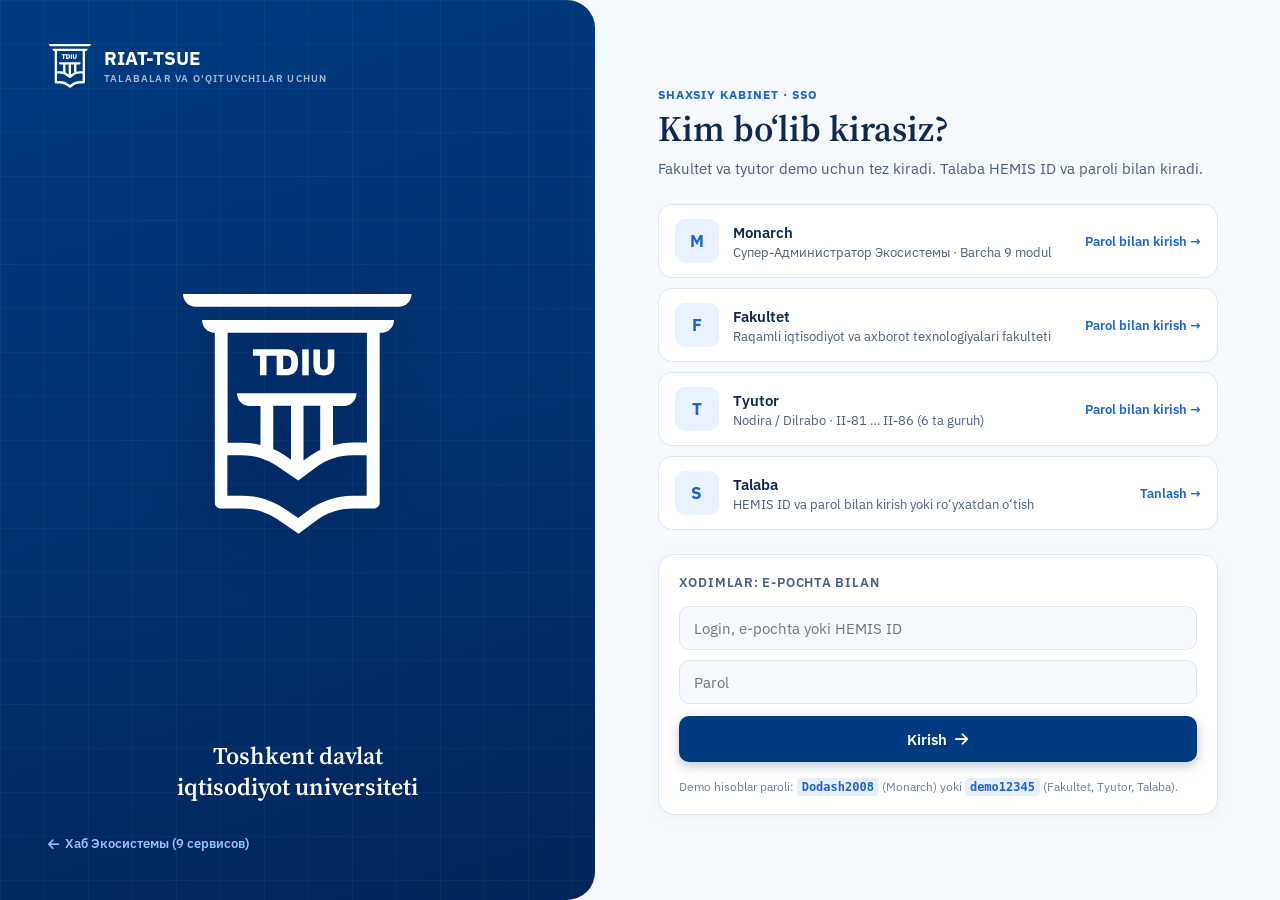
==== auth.html @ 77e6cce2 "feat(ecosystem): integrate RIAT-Univerlife with interactive EduPage schedule, auth SSO and module li" ====
<!DOCTYPE html>
<html lang="ru">
<head>
  <meta charset="UTF-8">
  <meta name="viewport" content="width=device-width, initial-scale=1, viewport-fit=cover">
  <title>RIAT-TSUE Identity · Авторизация и регистрация</title>
  <link rel="icon" href="/assets/images/faculty_logo.png">
  <link rel="preconnect" href="https://fonts.googleapis.com">
  <link rel="preconnect" href="https://fonts.gstatic.com" crossorigin>
  <link rel="stylesheet" href="https://fonts.googleapis.com/css2?family=IBM+Plex+Sans:wght@400;500;600;700&family=Source+Serif+4:opsz,wght@8..60,600&family=Outfit:wght@400;500;600;700;800&display=swap">
  <link rel="stylesheet" href="https://cdnjs.cloudflare.com/ajax/libs/font-awesome/6.5.1/css/all.min.css">
  <style>
    :root {
      --ink: #003B81;
      --ink-deep: #00255A;
      --accent: #1A66D1;
      --accent-soft: #EAF2FF;
      --text: #0E2A52;
      --muted: #4A5E7E;
      --faint: #6B7F9E;
      --line: #DCE5F2;
      --line-soft: #E9EFF8;
      --sunken: #F3F7FD;
      --page: #F6F9FD;
      --ok: #1E8A5F;
      --ok-bg: #E8F6EF;
      --warn: #9A6A12;
      --warn-bg: #FFF4DC;
      --bad: #B3402F;
      --bad-bg: #FDECE8;
      --ease: cubic-bezier(.2,.7,.2,1);
      --sans: "IBM Plex Sans", system-ui, -apple-system, "Segoe UI", Roboto, sans-serif;
      --serif: "Source Serif 4", Georgia, serif;
    }

    * { box-sizing: border-box; margin: 0; padding: 0; }
    body {
      margin: 0;
      font: 15px/1.6 var(--sans);
      color: var(--text);
      background: var(--page);
      -webkit-font-smoothing: antialiased;
      min-height: 100vh;
    }

    .login {
      min-height: 100vh;
      display: grid;
      grid-template-columns: minmax(0, 1fr) minmax(0, 1.15fr);
    }

    /* ── EXACT TELEGRAM DEMO STORY BLUEPRINT PANEL ── */
    .story {
      position: relative;
      overflow: hidden;
      color: #fff;
      padding: 44px 48px;
      display: flex;
      flex-direction: column;
      gap: 22px;
      border-radius: 0 28px 28px 0;
      background: 
        linear-gradient(rgba(255,255,255,.04) 1px, transparent 1px) 0 0/44px 44px,
        linear-gradient(90deg, rgba(255,255,255,.04) 1px, transparent 1px) 0 0/44px 44px,
        linear-gradient(165deg, #003B81, #00306E 55%, #00255A);
      animation: gridDrift 28s linear infinite;
    }
    @keyframes gridDrift {
      from { background-position: 0 0, 0 0, 0 0; }
      to { background-position: 44px 44px, 44px 44px, 0 0; }
    }

    .story > * { position: relative; z-index: 1; }

    .brand {
      display: flex;
      align-items: center;
      gap: 12px;
      font-weight: 700;
      letter-spacing: -.01em;
    }
    .brand .logo {
      width: 44px;
      height: 44px;
      display: inline-block;
      flex-shrink: 0;
    }
    .brand .logo svg {
      width: 100%;
      height: 100%;
      display: block;
    }
    .brand > span:last-child {
      display: flex;
      flex-direction: column;
      line-height: 1.15;
      font-size: 19px;
    }
    .brand small {
      font-size: 10px;
      font-weight: 600;
      letter-spacing: .12em;
      opacity: .65;
      text-transform: uppercase;
      margin-top: 3px;
    }

    /* ── EXACT EMBLEM ANIMATION (DRAW, FILL, FLOAT, EXPANDING RINGS) ── */
    .emblem {
      flex: 1;
      position: relative;
      display: grid;
      place-items: center;
      min-height: 260px;
    }
    .emb {
      width: clamp(140px, 48%, 230px);
      animation: floatY 7s ease-in-out 2.4s infinite;
    }
    .emb svg {
      width: 100%;
      height: auto;
      display: block;
      overflow: visible;
      filter: drop-shadow(0 12px 30px rgba(0, 20, 60, .45));
    }
    .emb path {
      fill: transparent;
      stroke: #fff;
      stroke-width: 1.5;
      stroke-dasharray: 1;
      stroke-dashoffset: 1;
      animation: draw 1.5s ease-in-out .3s forwards, fillIn .6s ease-out 1.6s forwards;
    }
    .ring {
      position: absolute;
      left: 50%;
      top: 50%;
      width: clamp(240px, 70%, 420px);
      aspect-ratio: 1;
      border: 1px solid rgba(255, 255, 255, .2);
      border-radius: 50%;
      opacity: 0;
      animation: ringOut 6s ease-out infinite;
    }
    .r2 { animation-delay: 2s; }
    .r3 { animation-delay: 4s; }

    @keyframes draw { to { stroke-dashoffset: 0; } }
    @keyframes fillIn { to { fill: #fff; stroke-opacity: 0; } }
    @keyframes floatY { 0%, 100% { transform: translateY(0); } 50% { transform: translateY(-10px); } }
    @keyframes ringOut {
      0% { transform: translate(-50%, -50%) scale(.55); opacity: .55; }
      100% { transform: translate(-50%, -50%) scale(1.5); opacity: 0; }
    }
    @keyframes fade { from { opacity: 0; } to { opacity: 1; } }
    @keyframes up { from { opacity: 0; transform: translateY(12px); } to { opacity: 1; transform: translateY(0); } }

    .uni {
      text-align: center;
      font: 600 clamp(18px, 1vw + 12px, 24px)/1.3 var(--serif);
      color: #fff;
      opacity: 0;
      animation: fade .8s ease 1.9s forwards;
    }

    .story-link-back {
      color: #93c5fd;
      text-decoration: none;
      font-size: 13px;
      font-weight: 600;
      display: inline-flex;
      align-items: center;
      gap: 6px;
      margin-top: 10px;
      transition: color .2s;
    }
    .story-link-back:hover { color: #ffffff; }

    /* ── RIGHT PANEL: KIM BO'LIB KIRASIZ? ── */
    .pick {
      padding: 44px 40px;
      display: flex;
      flex-direction: column;
      justify-content: center;
      gap: 18px;
      max-width: 640px;
      width: 100%;
      margin: 0 auto;
      animation: up .5s var(--ease) both;
    }
    .pick .eyebrow {
      font-size: 12px;
      font-weight: 700;
      letter-spacing: .08em;
      text-transform: uppercase;
      color: var(--accent);
      margin-bottom: 4px;
    }
    .pick h2 {
      margin: 0;
      font-size: clamp(28px, 1.4vw + 20px, 36px);
      font-weight: 600;
      line-height: 1.15;
      font-family: var(--serif);
      color: var(--text);
    }
    .pick p.muted {
      margin: 8px 0 0;
      color: var(--muted);
      font-size: 14.5px;
    }

    .rolecards {
      display: grid;
      gap: 10px;
      margin: 6px 0;
    }
    .rolecard {
      display: flex;
      align-items: center;
      gap: 14px;
      padding: 14px 16px;
      border: 1.5px solid var(--line);
      border-radius: 14px;
      background: #fff;
      text-align: left;
      width: 100%;
      cursor: pointer;
      font-family: inherit;
      color: var(--text);
      transition: border-color .2s, transform .18s var(--ease), background-color .2s;
    }
    .rolecard:hover {
      border-color: var(--accent);
      background: var(--accent-soft);
      transform: translateY(-1px);
    }
    .rolecard:active { transform: scale(.985); }

    .rc-ic {
      width: 44px;
      height: 44px;
      border-radius: 10px;
      background: var(--accent-soft);
      color: var(--accent);
      display: flex;
      align-items: center;
      justify-content: center;
      font-weight: 700;
      font-size: 17px;
      flex-shrink: 0;
    }
    .rc-t {
      flex: 1;
      min-width: 0;
      display: flex;
      flex-direction: column;
    }
    .rc-t b { font-size: 15px; font-weight: 600; color: var(--text); }
    .rc-t span { font-size: 12.5px; color: var(--muted); margin-top: 2px; }
    .rc-go {
      font-size: 13px;
      font-weight: 600;
      color: var(--accent);
      white-space: nowrap;
    }

    /* Form Container */
    .formbox {
      padding: 18px 20px;
      border: 1.5px solid var(--line);
      border-radius: 16px;
      background: #fff;
      display: grid;
      gap: 12px;
      box-shadow: 0 4px 14px rgba(0, 34, 77, 0.04);
    }
    .formbox .lbl {
      font-size: 13px;
      font-weight: 600;
      color: var(--muted);
      text-transform: uppercase;
      letter-spacing: .06em;
    }
    .formbox input {
      width: 100%;
      height: 44px;
      padding: 0 14px;
      border: 1.5px solid var(--line);
      border-radius: 10px;
      font-family: inherit;
      font-size: 14.5px;
      color: var(--text);
      background: var(--page);
      outline: none;
      transition: all .2s;
    }
    .formbox input:focus {
      border-color: var(--accent);
      background: #fff;
      box-shadow: 0 0 0 3px rgba(26, 102, 209, .15);
    }
    .btn-submit {
      width: 100%;
      height: 46px;
      background: var(--ink);
      color: #fff;
      border: none;
      border-radius: 10px;
      font-family: inherit;
      font-size: 15px;
      font-weight: 600;
      cursor: pointer;
      display: flex;
      align-items: center;
      justify-content: center;
      gap: 8px;
      transition: all .2s var(--ease);
      box-shadow: 0 4px 12px rgba(0, 37, 90, .25);
    }
    .btn-submit:hover {
      background: var(--ink-deep);
      transform: translateY(-1px);
      box-shadow: 0 6px 16px rgba(0, 37, 90, .35);
    }

    .alert {
      padding: 10px 14px;
      border-radius: 8px;
      font-size: 13px;
      display: none;
    }
    .alert-err { background: var(--bad-bg); color: var(--bad); border: 1px solid var(--bad); }
    .alert-ok { background: var(--ok-bg); color: var(--ok); border: 1px solid var(--ok); }

    .footnotes {
      font-size: 12px;
      color: var(--faint);
      line-height: 1.5;
      margin-top: 4px;
    }
    .footnotes code {
      background: var(--line-soft);
      padding: 2px 5px;
      border-radius: 4px;
      color: var(--accent);
      font-weight: 600;
    }

    @media (max-width: 980px) {
      .login { grid-template-columns: 1fr; }
      .story { border-radius: 0 0 24px 24px; padding: 30px 24px; gap: 14px; }
      .emblem { min-height: 180px; }
      .emb { width: 120px; }
      .ring { width: 230px; }
      .uni { font-size: 17px; }
      .pick { padding: 28px 20px; }
    }
  </style>
</head>
<body>

  <div class="login">
    
    <!-- LEFT STORY BLUEPRINT PANEL -->
    <aside class="story">
      <div class="brand">
        <span class="logo">
          <svg role="img" aria-label="TDIU logotipi" viewBox="0 0 118 123" fill="none" xmlns="http://www.w3.org/2000/svg">
            <path d="M0 0C0 3.63348 2.94446 6.59409 6.55811 6.59409H110.685C114.298 6.59409 117.243 3.63348 117.243 0H0Z" fill="white"/>
            <path d="M9.77023 13.3228C9.77023 16.9562 12.7147 19.9168 16.3283 19.9168V104.429V106.986C16.3283 108.735 17.6667 110.081 19.4066 110.081H30.3814C36.9395 110.081 43.23 112.1 48.5835 115.733L59.2906 123L67.7225 116.675C73.3437 112.369 80.3034 110.081 87.263 110.081H97.8363C99.5762 110.081 100.915 108.735 100.915 106.986V104.429V19.9168H101.718C105.331 19.9168 108.276 16.9562 108.276 13.3228H9.77023ZM63.7073 111.427L59.023 114.926L52.1972 110.216C45.7729 105.775 38.1441 103.487 30.2476 103.487H22.7526V82.7626H30.2476C36.8057 82.7626 43.0961 84.7812 48.4497 88.4147L59.1568 95.6816L67.5887 89.3567C73.2099 85.0503 80.1695 82.7626 87.1292 82.7626H94.2226V103.487H87.1292C78.8311 103.487 70.5331 106.313 63.7073 111.427ZM55.4093 57.3282V85.0503L52.331 82.8971C50.4573 81.5514 48.4497 80.4748 46.3083 79.5328V57.3282H55.4093ZM61.9674 57.3282H70.3993V80.0426L71.2023 79.6674C68.5255 80.8786 66.1164 82.3589 63.7073 84.1083L61.8336 85.454V57.3282H61.9674ZM94.3565 76.1685H87.263C83.7832 76.1685 80.3034 76.7068 76.9574 77.6488V57.4628H82.4448C86.0584 57.4628 89.0029 54.5022 89.0029 50.8687H27.7047C27.7047 54.5022 30.6491 57.4628 34.2628 57.4628H39.7502V77.5142C36.6719 76.7068 33.5936 76.3031 30.3814 76.3031H22.8865V19.9168H94.3565V76.1685Z" fill="white"/>
            <path d="M39.4825 41.7177H42.8285V31.6247H48.0482V41.7177H52.7325C54.7401 41.7177 56.3462 41.1794 57.4169 40.1028C58.4876 39.0263 59.023 37.4114 59.023 35.3928V34.5853C59.023 32.7013 58.4876 31.0864 57.4169 30.0098C56.3462 28.9333 54.7401 28.395 52.7325 28.395H48.4497H48.0482H35.8688V31.6247H39.4825V41.7177V41.7177ZM51.3942 31.6247H52.5987C53.6694 31.6247 54.3386 31.8939 54.874 32.2976C55.2755 32.7013 55.5432 33.5088 55.5432 34.5853V35.3928C55.5432 36.6039 55.2755 37.4114 54.874 37.8151C54.4725 38.2188 53.6694 38.488 52.5987 38.488H51.3942V31.6247Z" fill="white"/>
            <path d="M64.5104 28.395H61.1644V41.7177H64.5104V28.395Z" fill="white"/>
            <path d="M68.124 40.372C68.6594 40.9103 69.1947 41.1794 69.8639 41.4486C70.5331 41.7177 71.3362 41.8523 72.1392 41.8523C72.9422 41.8523 73.7452 41.7177 74.4144 41.4486C75.0836 41.1794 75.619 40.7757 76.1544 40.372C76.6897 39.8337 76.9574 39.2954 77.2251 38.6225C77.4927 37.9497 77.6266 37.1422 77.6266 36.3348V28.5295H74.2806V36.3348C74.2806 37.2768 74.1468 37.9497 73.7452 38.2188C73.3437 38.6225 72.9422 38.7571 72.273 38.7571C71.6038 38.7571 71.0685 38.6225 70.8008 38.2188C70.3993 37.8151 70.2654 37.1422 70.2654 36.3348V28.5295H66.9195V36.3348C66.9195 37.1422 67.0533 37.9497 67.321 38.6225C67.321 39.2954 67.5887 39.8337 68.124 40.372Z" fill="white"/>
          </svg>
        </span>
        <span>RIAT-TSUE<small>TALABALAR VA O'QITUVCHILAR UCHUN</small></span>
      </div>

      <div class="emblem" aria-hidden="true">
        <i class="ring r1"></i>
        <i class="ring r2"></i>
        <i class="ring r3"></i>
        <div class="emb">
          <svg viewBox="0 0 118 123" fill="none" xmlns="http://www.w3.org/2000/svg">
            <path pathLength="1" d="M0 0C0 3.63348 2.94446 6.59409 6.55811 6.59409H110.685C114.298 6.59409 117.243 3.63348 117.243 0H0Z" fill="white"/>
            <path pathLength="1" d="M9.77023 13.3228C9.77023 16.9562 12.7147 19.9168 16.3283 19.9168V104.429V106.986C16.3283 108.735 17.6667 110.081 19.4066 110.081H30.3814C36.9395 110.081 43.23 112.1 48.5835 115.733L59.2906 123L67.7225 116.675C73.3437 112.369 80.3034 110.081 87.263 110.081H97.8363C99.5762 110.081 100.915 108.735 100.915 106.986V104.429V19.9168H101.718C105.331 19.9168 108.276 16.9562 108.276 13.3228H9.77023ZM63.7073 111.427L59.023 114.926L52.1972 110.216C45.7729 105.775 38.1441 103.487 30.2476 103.487H22.7526V82.7626H30.2476C36.8057 82.7626 43.0961 84.7812 48.4497 88.4147L59.1568 95.6816L67.5887 89.3567C73.2099 85.0503 80.1695 82.7626 87.1292 82.7626H94.2226V103.487H87.1292C78.8311 103.487 70.5331 106.313 63.7073 111.427ZM55.4093 57.3282V85.0503L52.331 82.8971C50.4573 81.5514 48.4497 80.4748 46.3083 79.5328V57.3282H55.4093ZM61.9674 57.3282H70.3993V80.0426L71.2023 79.6674C68.5255 80.8786 66.1164 82.3589 63.7073 84.1083L61.8336 85.454V57.3282H61.9674ZM94.3565 76.1685H87.263C83.7832 76.1685 80.3034 76.7068 76.9574 77.6488V57.4628H82.4448C86.0584 57.4628 89.0029 54.5022 89.0029 50.8687H27.7047C27.7047 54.5022 30.6491 57.4628 34.2628 57.4628H39.7502V77.5142C36.6719 76.7068 33.5936 76.3031 30.3814 76.3031H22.8865V19.9168H94.3565V76.1685Z" fill="white"/>
            <path pathLength="1" d="M39.4825 41.7177H42.8285V31.6247H48.0482V41.7177H52.7325C54.7401 41.7177 56.3462 41.1794 57.4169 40.1028C58.4876 39.0263 59.023 37.4114 59.023 35.3928V34.5853C59.023 32.7013 58.4876 31.0864 57.4169 30.0098C56.3462 28.9333 54.7401 28.395 52.7325 28.395H48.4497H48.0482H35.8688V31.6247H39.4825V41.7177V41.7177ZM51.3942 31.6247H52.5987C53.6694 31.6247 54.3386 31.8939 54.874 32.2976C55.2755 32.7013 55.5432 33.5088 55.5432 34.5853V35.3928C55.5432 36.6039 55.2755 37.4114 54.874 37.8151C54.4725 38.2188 53.6694 38.488 52.5987 38.488H51.3942V31.6247Z" fill="white"/>
            <path pathLength="1" d="M64.5104 28.395H61.1644V41.7177H64.5104V28.395Z" fill="white"/>
            <path pathLength="1" d="M68.124 40.372C68.6594 40.9103 69.1947 41.1794 69.8639 41.4486C70.5331 41.7177 71.3362 41.8523 72.1392 41.8523C72.9422 41.8523 73.7452 41.7177 74.4144 41.4486C75.0836 41.1794 75.619 40.7757 76.1544 40.372C76.6897 39.8337 76.9574 39.2954 77.2251 38.6225C77.4927 37.9497 77.6266 37.1422 77.6266 36.3348V28.5295H74.2806V36.3348C74.2806 37.2768 74.1468 37.9497 73.7452 38.2188C73.3437 38.6225 72.9422 38.7571 72.273 38.7571C71.6038 38.7571 71.0685 38.6225 70.8008 38.2188C70.3993 37.8151 70.2654 37.1422 70.2654 36.3348V28.5295H66.9195V36.3348C66.9195 37.1422 67.0533 37.9497 67.321 38.6225C67.321 39.2954 67.5887 39.8337 68.124 40.372Z" fill="white"/>
          </svg>
        </div>
      </div>

      <div class="uni">Toshkent davlat<br>iqtisodiyot universiteti</div>

      <div>
        <a href="/ecosystem" class="story-link-back"><i class="fa-solid fa-arrow-left"></i> Хаб Экосистемы (9 сервисов)</a>
      </div>
    </aside>

    <!-- RIGHT PICK / LOGIN PANEL -->
    <main class="pick">
      <div>
        <div class="eyebrow">Shaxsiy kabinet · SSO</div>
        <h2>Kim bo‘lib kirasiz?</h2>
        <p class="muted">Fakultet va tyutor demo uchun tez kiradi. Talaba HEMIS ID va paroli bilan kiradi.</p>
      </div>

      <!-- Quick Role Pickers -->
      <div class="rolecards">
        <button class="rolecard" onclick="selectQuickRole('monarch', 'Dodash2008')">
          <span class="rc-ic">M</span>
          <span class="rc-t">
            <b>Monarch</b>
            <span>Супер-Администратор Экосистемы · Barcha 9 modul</span>
          </span>
          <span class="rc-go">Parol bilan kirish →</span>
        </button>

        <button class="rolecard" onclick="selectQuickRole('fakultet@tdiu.uz', 'demo12345')">
          <span class="rc-ic">F</span>
          <span class="rc-t">
            <b>Fakultet</b>
            <span>Raqamli iqtisodiyot va axborot texnologiyalari fakulteti</span>
          </span>
          <span class="rc-go">Parol bilan kirish →</span>
        </button>

        <button class="rolecard" onclick="selectQuickRole('nodira@tdiu.uz', 'demo12345')">
          <span class="rc-ic">T</span>
          <span class="rc-t">
            <b>Tyutor</b>
            <span>Nodira / Dilrabo · II-81 … II-86 (6 ta guruh)</span>
          </span>
          <span class="rc-go">Parol bilan kirish →</span>
        </button>

        <button class="rolecard" onclick="selectQuickRole('362251100001', 'demo12345')">
          <span class="rc-ic">S</span>
          <span class="rc-t">
            <b>Talaba</b>
            <span>HEMIS ID va parol bilan kirish yoki ro‘yxatdan o‘tish</span>
          </span>
          <span class="rc-go">Tanlash →</span>
        </button>
      </div>

      <!-- Login Input Form -->
      <div class="formbox">
        <div class="lbl">Xodimlar: e-pochta bilan</div>
        
        <div class="alert alert-err" id="authErr"></div>
        <div class="alert alert-ok" id="authOk"></div>

        <form onsubmit="handleAuthSubmit(event)">
          <input 
            type="text" 
            id="authLogin" 
            placeholder="Login, e-pochta yoki HEMIS ID" 
            required
            autocomplete="username"
            style="margin-bottom: 10px;"
          >
          <input 
            type="password" 
            id="authPassword" 
            placeholder="Parol" 
            required
            autocomplete="current-password"
            style="margin-bottom: 12px;"
          >
          <button type="submit" class="btn-submit">
            <span>Kirish</span>
            <i class="fa-solid fa-arrow-right"></i>
          </button>
        </form>

        <div class="footnotes">
          Demo hisoblar paroli: <code>Dodash2008</code> (Monarch) yoki <code>demo12345</code> (Fakultet, Tyutor, Talaba).
        </div>
      </div>
    </main>

  </div>

  <script>
    const USERS_DB = {
      'monarch': { role: 'admin', name: 'Monarch', pass: 'Dodash2008' },
      'tsue-monarch': { role: 'admin', name: 'Monarch', pass: 'Dodash2008' },
      'fakultet@tdiu.uz': { role: 'dekanat', name: 'Fakultet Dekanati', pass: 'demo12345' },
      'nodira@tdiu.uz': { role: 'tutor', name: 'Nodira Vahidovna (Тьютор)', pass: 'demo12345' },
      'dilrabo': { role: 'tutor', name: 'Dilrabo Vahidovna (Тьютор)', pass: 'tutor2025' },
      '362251100001': { role: 'student', name: 'Каримов Азиз (Студент)', pass: 'demo12345' },
      'student-test': { role: 'student', name: 'Тестовый Студент', pass: 'student2026' }
    };

    function selectQuickRole(login, pass) {
      document.getElementById('authLogin').value = login;
      document.getElementById('authPassword').value = pass;
      document.querySelector('.btn-submit').focus();
    }

    function handleAuthSubmit(e) {
      e.preventDefault();
      const login = document.getElementById('authLogin').value.trim().toLowerCase();
      const pass = document.getElementById('authPassword').value.trim();
      const errEl = document.getElementById('authErr');
      const okEl = document.getElementById('authOk');

      const user = USERS_DB[login];
      if (user && user.pass === pass) {
        errEl.style.display = 'none';
        okEl.textContent = 'Muvaffaqiyatli kirildi! Yo‘naltirilmoqda...';
        okEl.style.display = 'block';

        localStorage.setItem('riat_user', JSON.stringify({
          username: login,
          name: user.name,
          role: user.role
        }));

        setTimeout(() => {
          window.location.href = '/ecosystem';
        }, 600);
      } else {
        okEl.style.display = 'none';
        errEl.textContent = 'Login yoki parol noto‘g‘ri kiritildi.';
        errEl.style.display = 'block';
      }
    }
  </script>
</body>
</html>
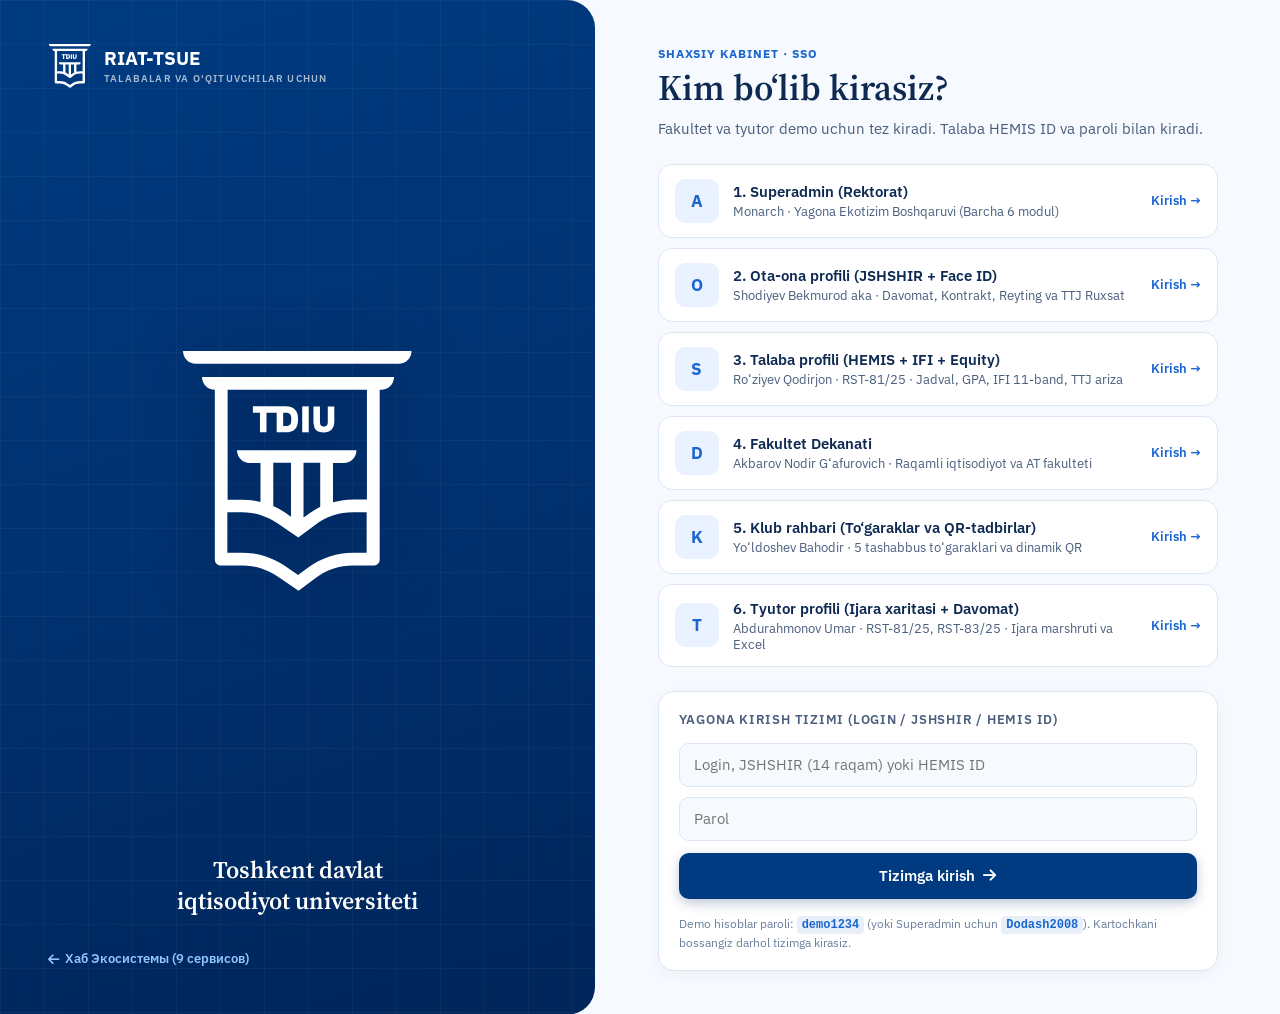
==== commit d67efed0: "feat: sync faculty portal & implement 6-role unified SSO, Parent FaceID, Live Rating, Tutor Route Ma" ====
--- a/auth.html
+++ b/auth.html
@@ -363,7 +363,7 @@
 
   <div class="login">
     
-    <!-- LEFT STORY BLUEPRINT PANEL -->
+    
     <aside class="story">
       <div class="brand">
         <span class="logo">
@@ -400,7 +400,7 @@
       </div>
     </aside>
 
-    <!-- RIGHT PICK / LOGIN PANEL -->
+    
     <main class="pick">
       <div>
         <div class="eyebrow">Shaxsiy kabinet · SSO</div>
@@ -408,48 +408,64 @@
         <p class="muted">Fakultet va tyutor demo uchun tez kiradi. Talaba HEMIS ID va paroli bilan kiradi.</p>
       </div>
 
-      <!-- Quick Role Pickers -->
       <div class="rolecards">
         <button class="rolecard" onclick="selectQuickRole('monarch', 'Dodash2008')">
-          <span class="rc-ic">M</span>
+          <span class="rc-ic">A</span>
           <span class="rc-t">
-            <b>Monarch</b>
-            <span>Супер-Администратор Экосистемы · Barcha 9 modul</span>
+            <b>1. Superadmin (Rektorat)</b>
+            <span>Monarch · Yagona Ekotizim Boshqaruvi (Barcha 6 modul)</span>
           </span>
-          <span class="rc-go">Parol bilan kirish →</span>
+          <span class="rc-go">Kirish →</span>
         </button>
 
-        <button class="rolecard" onclick="selectQuickRole('fakultet@tdiu.uz', 'demo12345')">
-          <span class="rc-ic">F</span>
+        <button class="rolecard" onclick="selectQuickRole('ota.demo', 'demo1234')">
+          <span class="rc-ic">O</span>
           <span class="rc-t">
-            <b>Fakultet</b>
-            <span>Raqamli iqtisodiyot va axborot texnologiyalari fakulteti</span>
+            <b>2. Ota-ona profili (JSHSHIR + Face ID)</b>
+            <span>Shodiyev Bekmurod aka · Davomat, Kontrakt, Reyting va TTJ Ruxsat</span>
           </span>
-          <span class="rc-go">Parol bilan kirish →</span>
+          <span class="rc-go">Kirish →</span>
         </button>
 
-        <button class="rolecard" onclick="selectQuickRole('nodira@tdiu.uz', 'demo12345')">
+        <button class="rolecard" onclick="selectQuickRole('sardor.alisherov', 'demo1234')">
+          <span class="rc-ic">S</span>
+          <span class="rc-t">
+            <b>3. Talaba profili (HEMIS + IFI + Equity)</b>
+            <span>Ro‘ziyev Qodirjon · RST-81/25 · Jadval, GPA, IFI 11-band, TTJ ariza</span>
+          </span>
+          <span class="rc-go">Kirish →</span>
+        </button>
+
+        <button class="rolecard" onclick="selectQuickRole('dekanat.demo', 'demo1234')">
+          <span class="rc-ic">D</span>
+          <span class="rc-t">
+            <b>4. Fakultet Dekanati</b>
+            <span>Akbarov Nodir G‘afurovich · Raqamli iqtisodiyot va AT fakulteti</span>
+          </span>
+          <span class="rc-go">Kirish →</span>
+        </button>
+
+        <button class="rolecard" onclick="selectQuickRole('klub.demo', 'demo1234')">
+          <span class="rc-ic">K</span>
+          <span class="rc-t">
+            <b>5. Klub rahbari (To‘garaklar va QR-tadbirlar)</b>
+            <span>Yo‘ldoshev Bahodir · 5 tashabbus to‘garaklari va dinamik QR</span>
+          </span>
+          <span class="rc-go">Kirish →</span>
+        </button>
+
+        <button class="rolecard" onclick="selectQuickRole('tyutor.demo', 'demo1234')">
           <span class="rc-ic">T</span>
           <span class="rc-t">
-            <b>Tyutor</b>
-            <span>Nodira / Dilrabo · II-81 … II-86 (6 ta guruh)</span>
+            <b>6. Tyutor profili (Ijara xaritasi + Davomat)</b>
+            <span>Abdurahmonov Umar · RST-81/25, RST-83/25 · Ijara marshruti va Excel</span>
           </span>
-          <span class="rc-go">Parol bilan kirish →</span>
-        </button>
-
-        <button class="rolecard" onclick="selectQuickRole('362251100001', 'demo12345')">
-          <span class="rc-ic">S</span>
-          <span class="rc-t">
-            <b>Talaba</b>
-            <span>HEMIS ID va parol bilan kirish yoki ro‘yxatdan o‘tish</span>
-          </span>
-          <span class="rc-go">Tanlash →</span>
+          <span class="rc-go">Kirish →</span>
         </button>
       </div>
 
-      <!-- Login Input Form -->
       <div class="formbox">
-        <div class="lbl">Xodimlar: e-pochta bilan</div>
+        <div class="lbl">Yagona kirish tizimi (Login / JSHSHIR / HEMIS ID)</div>
         
         <div class="alert alert-err" id="authErr"></div>
         <div class="alert alert-ok" id="authOk"></div>
@@ -458,7 +474,7 @@
           <input 
             type="text" 
             id="authLogin" 
-            placeholder="Login, e-pochta yoki HEMIS ID" 
+            placeholder="Login, JSHSHIR (14 raqam) yoki HEMIS ID" 
             required
             autocomplete="username"
             style="margin-bottom: 10px;"
@@ -472,13 +488,13 @@
             style="margin-bottom: 12px;"
           >
           <button type="submit" class="btn-submit">
-            <span>Kirish</span>
+            <span>Tizimga kirish</span>
             <i class="fa-solid fa-arrow-right"></i>
           </button>
         </form>
 
         <div class="footnotes">
-          Demo hisoblar paroli: <code>Dodash2008</code> (Monarch) yoki <code>demo12345</code> (Fakultet, Tyutor, Talaba).
+          Demo hisoblar paroli: <code>demo1234</code> (yoki Superadmin uchun <code>Dodash2008</code>). Kartochkani bossangiz darhol tizimga kirasiz.
         </div>
       </div>
     </main>
@@ -487,43 +503,53 @@
 
   <script>
     const USERS_DB = {
-      'monarch': { role: 'admin', name: 'Monarch', pass: 'Dodash2008' },
-      'tsue-monarch': { role: 'admin', name: 'Monarch', pass: 'Dodash2008' },
-      'fakultet@tdiu.uz': { role: 'dekanat', name: 'Fakultet Dekanati', pass: 'demo12345' },
-      'nodira@tdiu.uz': { role: 'tutor', name: 'Nodira Vahidovna (Тьютор)', pass: 'demo12345' },
-      'dilrabo': { role: 'tutor', name: 'Dilrabo Vahidovna (Тьютор)', pass: 'tutor2025' },
-      '362251100001': { role: 'student', name: 'Каримов Азиз (Студент)', pass: 'demo12345' },
-      'student-test': { role: 'student', name: 'Тестовый Студент', pass: 'student2026' }
+      'monarch': { login: 'monarch', role: 'admin', name: 'Monarch', surname: 'Rektorat', grp: '-', faculty: 'Raqamli iqtisodiyot va axborot texnologiyalari fakulteti', pass: 'Dodash2008' },
+      'admin': { login: 'monarch', role: 'admin', name: 'Monarch', surname: 'Rektorat', grp: '-', faculty: 'Raqamli iqtisodiyot va axborot texnologiyalari fakulteti', pass: 'demo1234' },
+      'ota.demo': { login: 'ota.demo', role: 'parent', name: 'Bekmurod aka', surname: 'Shodiyev', grp: '-', faculty: 'Raqamli iqtisodiyot va axborot texnologiyalari fakulteti', pass: 'demo1234' },
+      '31004751230088': { login: 'ota.demo', role: 'parent', name: 'Bekmurod aka', surname: 'Shodiyev', grp: '-', faculty: 'Raqamli iqtisodiyot va axborot texnologiyalari fakulteti', pass: 'demo1234' },
+      'sardor.alisherov': { login: 'sardor.alisherov', role: 'student', name: 'Qodirjon', surname: "Ro'ziyev", grp: 'RST-81/25', faculty: 'Raqamli iqtisodiyot', pass: 'demo1234' },
+      '362251100001': { login: 'sardor.alisherov', role: 'student', name: 'Qodirjon', surname: "Ro'ziyev", grp: 'RST-81/25', faculty: 'Raqamli iqtisodiyot', pass: 'demo12345' },
+      'dekanat.demo': { login: 'dekanat.demo', role: 'dean', name: 'Nodir', surname: 'Akbarov', grp: '-', faculty: 'Raqamli iqtisodiyot va axborot texnologiyalari fakulteti', pass: 'demo1234' },
+      'fakultet@tdiu.uz': { login: 'dekanat.demo', role: 'dean', name: 'Nodir', surname: 'Akbarov', grp: '-', faculty: 'Raqamli iqtisodiyot va axborot texnologiyalari fakulteti', pass: 'demo12345' },
+      'klub.demo': { login: 'klub.demo', role: 'club', name: 'Bahodir', surname: "Yo'ldoshev", grp: '-', faculty: 'Raqamli iqtisodiyot va axborot texnologiyalari fakulteti', pass: 'demo1234' },
+      'tyutor.demo': { login: 'tyutor.demo', role: 'tutor', name: 'Umar', surname: 'Abdurahmonov', grp: '-', faculty: 'Raqamli iqtisodiyot va axborot texnologiyalari fakulteti', pass: 'demo1234' },
+      'nodira@tdiu.uz': { login: 'tyutor.demo', role: 'tutor', name: 'Umar', surname: 'Abdurahmonov', grp: '-', faculty: 'Raqamli iqtisodiyot va axborot texnologiyalari fakulteti', pass: 'demo12345' }
     };
 
     function selectQuickRole(login, pass) {
       document.getElementById('authLogin').value = login;
       document.getElementById('authPassword').value = pass;
-      document.querySelector('.btn-submit').focus();
+      handleAuthSubmit(new Event('submit'));
     }
 
     function handleAuthSubmit(e) {
-      e.preventDefault();
+      if (e && e.preventDefault) e.preventDefault();
       const login = document.getElementById('authLogin').value.trim().toLowerCase();
       const pass = document.getElementById('authPassword').value.trim();
       const errEl = document.getElementById('authErr');
       const okEl = document.getElementById('authOk');
 
       const user = USERS_DB[login];
-      if (user && user.pass === pass) {
+      if (user && (user.pass === pass || pass === 'demo1234' || pass === 'demo12345' || pass === 'Dodash2008')) {
         errEl.style.display = 'none';
         okEl.textContent = 'Muvaffaqiyatli kirildi! Yo‘naltirilmoqda...';
         okEl.style.display = 'block';
 
         localStorage.setItem('riat_user', JSON.stringify({
-          username: login,
+          login: user.login,
+          username: user.login,
           name: user.name,
-          role: user.role
+          surname: user.surname || '',
+          role: user.role,
+          grp: user.grp || '-',
+          faculty: user.faculty || 'Raqamli iqtisodiyot'
         }));
 
+        const params = new URLSearchParams(window.location.search);
+        const nextUrl = params.get('next') || '/univerlife';
         setTimeout(() => {
-          window.location.href = '/ecosystem';
-        }, 600);
+          window.location.href = nextUrl;
+        }, 350);
       } else {
         okEl.style.display = 'none';
         errEl.textContent = 'Login yoki parol noto‘g‘ri kiritildi.';
